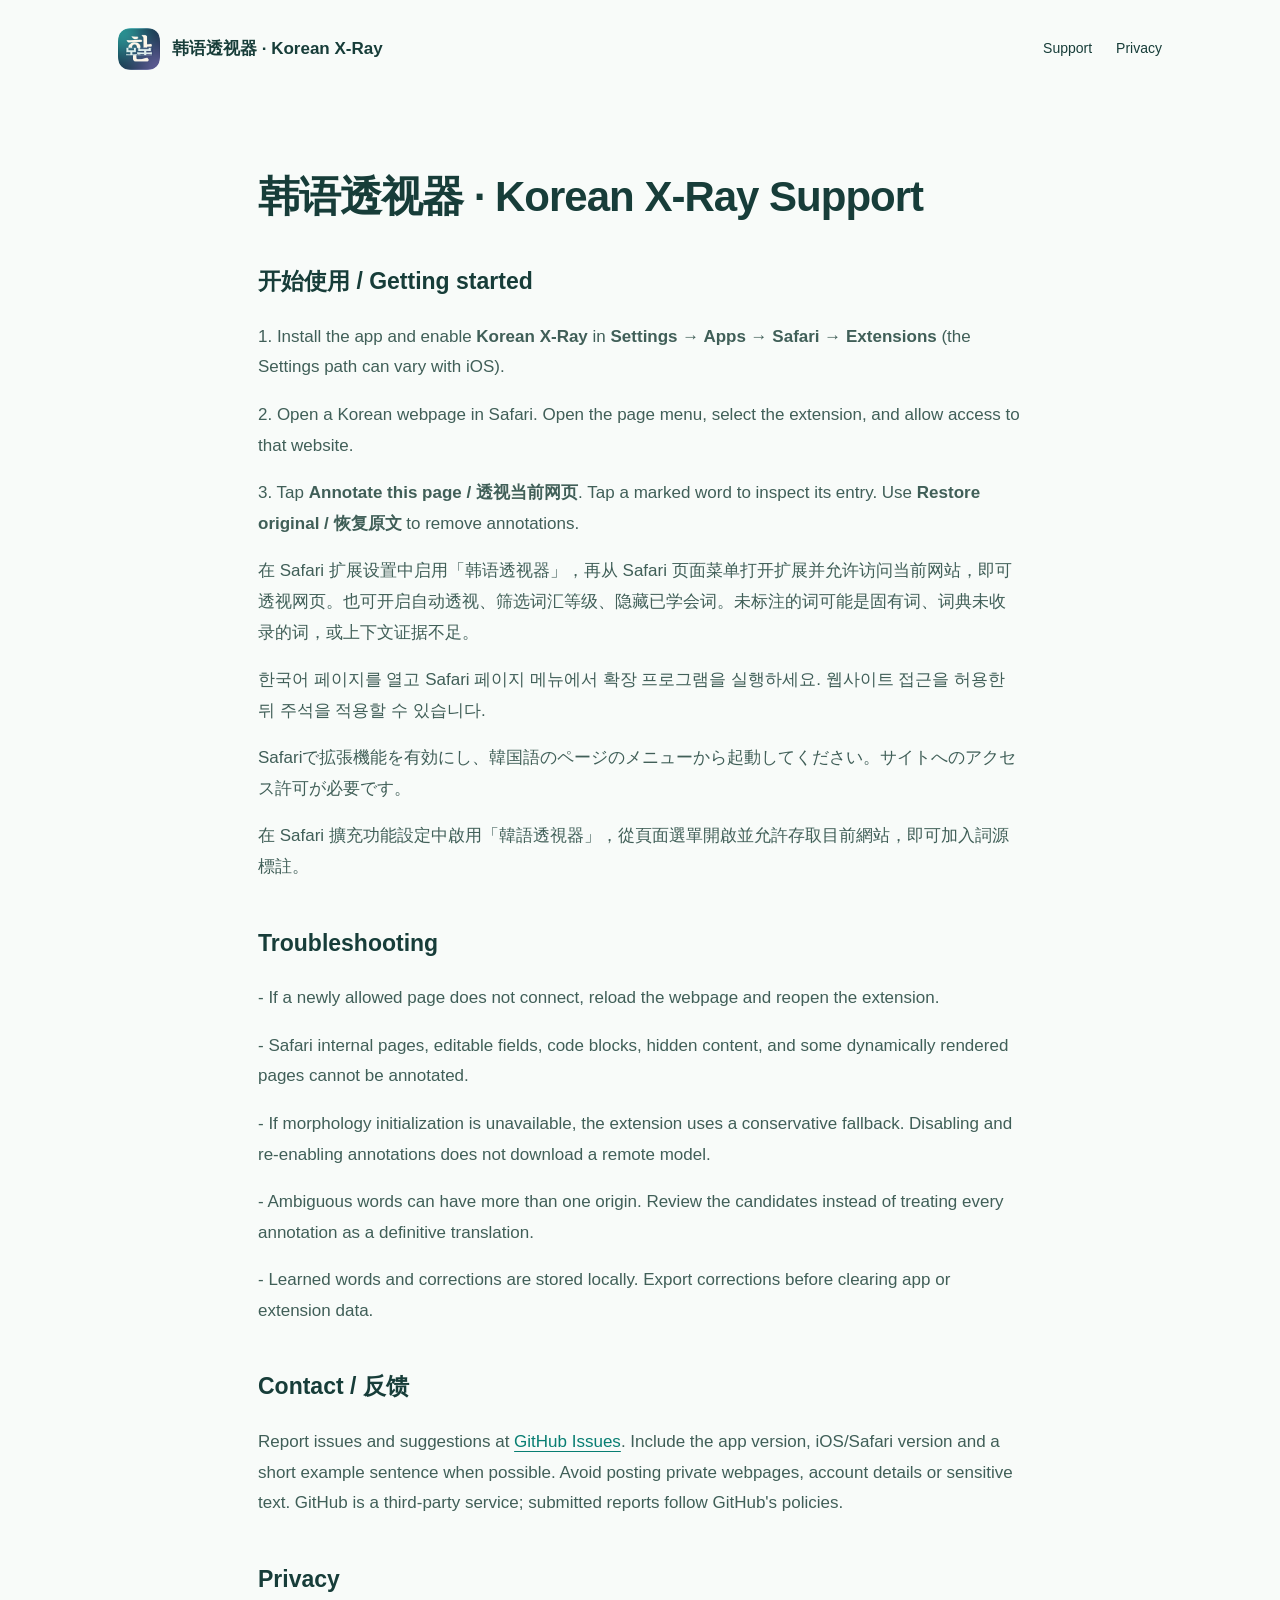
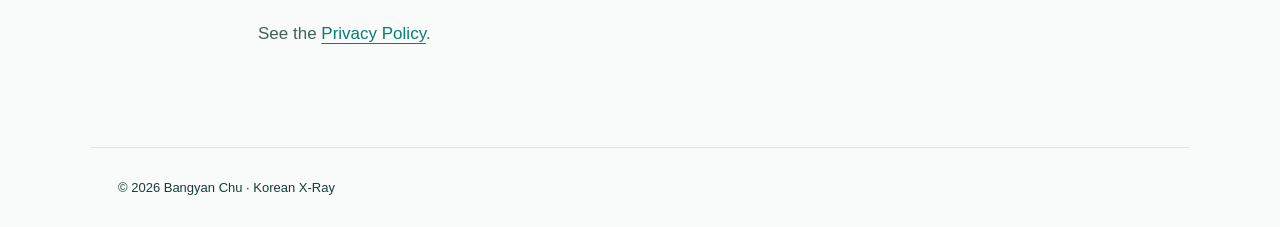
==== support.html @ b2658b56 "Publish Korean X-Ray product support and privacy website" ====
<!doctype html><html lang="en"><meta charset="utf-8"><meta name="viewport" content="width=device-width,initial-scale=1"><title>Support · 使用帮助 · Korean X-Ray</title><link rel="stylesheet" href="style.css"><nav><a class="brand" href="./"><img src="assets/icon.png" alt="">韩语透视器 · Korean X-Ray</a><div class="links"><a href="support.html">Support</a><a href="privacy.html">Privacy</a></div></nav><main class="document"><h1>韩语透视器 · Korean X-Ray Support</h1><h2>开始使用 / Getting started</h2><p>1. Install the app and enable <strong>Korean X-Ray</strong> in <strong>Settings → Apps → Safari → Extensions</strong> (the Settings path can vary with iOS).</p><p>2. Open a Korean webpage in Safari. Open the page menu, select the extension, and allow access to that website.</p><p>3. Tap <strong>Annotate this page / 透视当前网页</strong>. Tap a marked word to inspect its entry. Use <strong>Restore original / 恢复原文</strong> to remove annotations.</p><p>在 Safari 扩展设置中启用「韩语透视器」，再从 Safari 页面菜单打开扩展并允许访问当前网站，即可透视网页。也可开启自动透视、筛选词汇等级、隐藏已学会词。未标注的词可能是固有词、词典未收录的词，或上下文证据不足。</p><p>한국어 페이지를 열고 Safari 페이지 메뉴에서 확장 프로그램을 실행하세요. 웹사이트 접근을 허용한 뒤 주석을 적용할 수 있습니다.</p><p>Safariで拡張機能を有効にし、韓国語のページのメニューから起動してください。サイトへのアクセス許可が必要です。</p><p>在 Safari 擴充功能設定中啟用「韓語透視器」，從頁面選單開啟並允許存取目前網站，即可加入詞源標註。</p><h2>Troubleshooting</h2><p>- If a newly allowed page does not connect, reload the webpage and reopen the extension.</p><p>- Safari internal pages, editable fields, code blocks, hidden content, and some dynamically rendered pages cannot be annotated.</p><p>- If morphology initialization is unavailable, the extension uses a conservative fallback. Disabling and re-enabling annotations does not download a remote model.</p><p>- Ambiguous words can have more than one origin. Review the candidates instead of treating every annotation as a definitive translation.</p><p>- Learned words and corrections are stored locally. Export corrections before clearing app or extension data.</p><h2>Contact / 反馈</h2><p>Report issues and suggestions at <a href="https://github.com/justinchuby-bot/korean-xray/issues">GitHub Issues</a>. Include the app version, iOS/Safari version and a short example sentence when possible. Avoid posting private webpages, account details or sensitive text. GitHub is a third-party service; submitted reports follow GitHub&#x27;s policies.</p><h2>Privacy</h2><p>See the <a href="privacy.html">Privacy Policy</a>.</p></main><footer>© 2026 Bangyan Chu · Korean X-Ray</footer></html>
---- style.css ----
:root{color-scheme:light;--ink:#173d39;--muted:#58726c;--accent:#087e72}*{box-sizing:border-box}body{margin:0;color:var(--ink);background:#f8fbf9;font:17px/1.8 -apple-system,BlinkMacSystemFont,'Segoe UI',sans-serif}a{color:var(--accent);text-underline-offset:4px}nav,main,footer{max-width:1100px;margin:auto;padding:28px}nav{display:flex;align-items:center;justify-content:space-between;gap:20px}nav a{color:var(--ink);text-decoration:none}nav .brand{display:flex;align-items:center;gap:12px;font-weight:700}nav img{width:42px;border-radius:12px}.links{display:flex;gap:24px;font-size:14px}.hero{padding:80px 28px 60px;display:grid;grid-template-columns:1.15fr 1fr;align-items:center;gap:70px}.eyebrow{font-size:12px;letter-spacing:3px;font-weight:700;color:var(--accent)}h1{font-size:clamp(38px,5.5vw,70px);line-height:1.15;letter-spacing:-2px;margin:20px 0}p{color:var(--muted)}.lead{font-size:20px;max-width:570px}.badge{display:inline-block;padding:9px 18px;border:1px solid #bad9ce;border-radius:50px;font-size:14px;margin:8px 8px 0 0}.demo{padding:45px 32px;border-radius:35px;background:linear-gradient(145deg,#ddf7e9,#ecedf9);box-shadow:0 25px 80px #154b3520}.paper{background:#ffffffd9;border:1px solid white;border-radius:22px;padding:35px 24px;font-size:26px;line-height:2.8;color:#183b36}.paper p{color:inherit;margin:12px 0}ruby{ruby-position:over}rt{font-size:12px;color:#b54541}.english rt{color:#2778a3}.other rt{color:#7c50aa}.demo small{display:block;font-size:11px;line-height:1.6;margin:16px 0 0;color:#59716a}.features{display:grid;grid-template-columns:repeat(3,1fr);gap:20px;margin:60px 0}.features article{padding:28px;background:white;border:1px solid #dfeae5;border-radius:24px}.features h2{font-size:21px;margin-top:0}.document{max-width:820px;padding-top:55px;padding-bottom:80px}.document h1{font-size:42px;letter-spacing:-1px}.document h2{margin-top:40px;font-size:23px}.document p,.document li{color:#405f58}footer{border-top:1px solid #dbe7e1;font-size:13px;display:flex;justify-content:space-between;gap:24px;flex-wrap:wrap}@media(max-width:740px){.hero{grid-template-columns:1fr;padding-top:35px;gap:35px}.features{grid-template-columns:1fr;margin-top:40px}.links{gap:13px}nav,main,footer{padding:22px}.lead{font-size:18px}.paper{font-size:23px}}
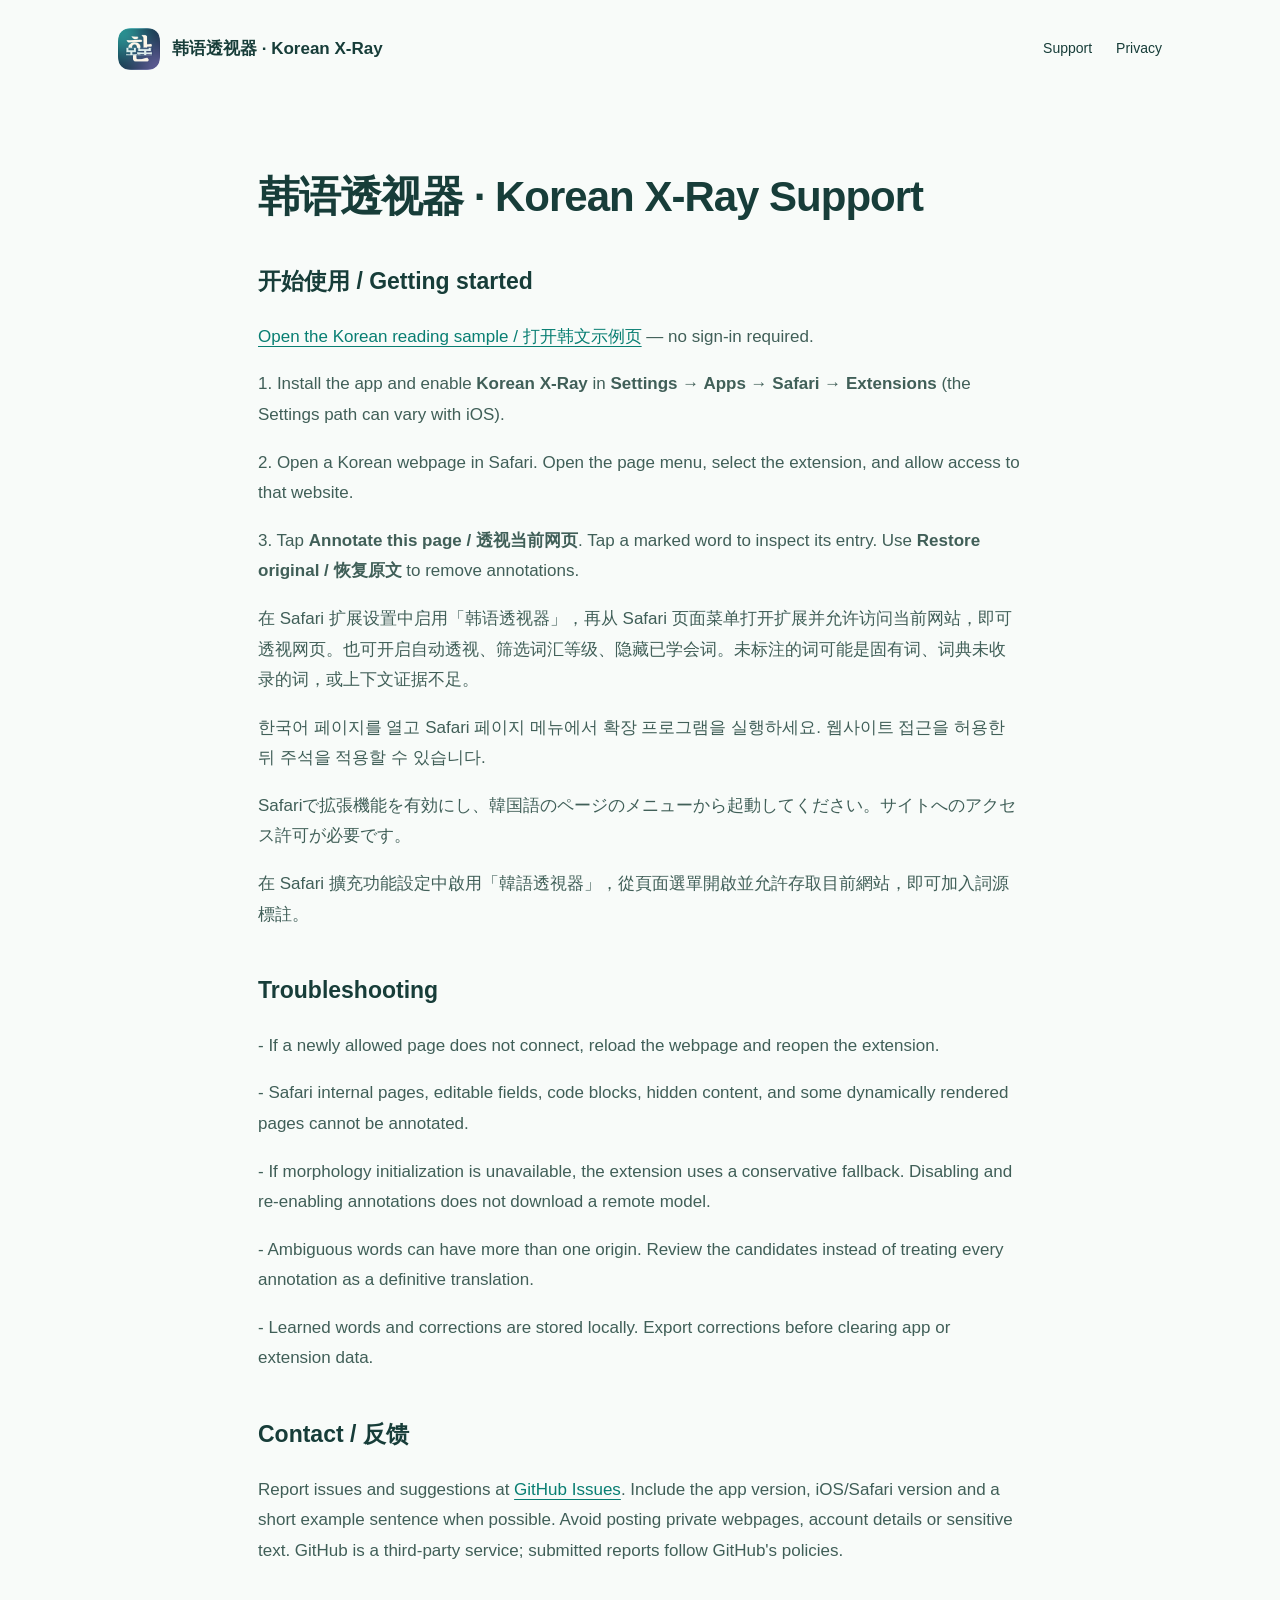
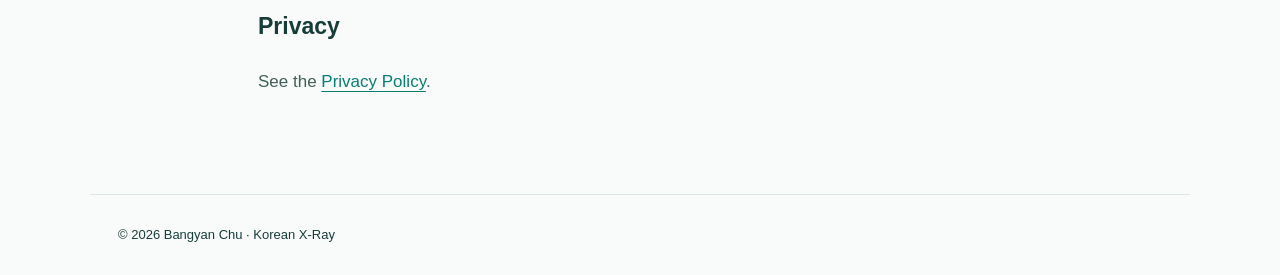
==== commit 6a410825: "Add a stable Korean reading sample for app review" ====
--- a/support.html
+++ b/support.html
@@ -1 +1 @@
-<!doctype html><html lang="en"><meta charset="utf-8"><meta name="viewport" content="width=device-width,initial-scale=1"><title>Support · 使用帮助 · Korean X-Ray</title><link rel="stylesheet" href="style.css"><nav><a class="brand" href="./"><img src="assets/icon.png" alt="">韩语透视器 · Korean X-Ray</a><div class="links"><a href="support.html">Support</a><a href="privacy.html">Privacy</a></div></nav><main class="document"><h1>韩语透视器 · Korean X-Ray Support</h1><h2>开始使用 / Getting started</h2><p>1. Install the app and enable <strong>Korean X-Ray</strong> in <strong>Settings → Apps → Safari → Extensions</strong> (the Settings path can vary with iOS).</p><p>2. Open a Korean webpage in Safari. Open the page menu, select the extension, and allow access to that website.</p><p>3. Tap <strong>Annotate this page / 透视当前网页</strong>. Tap a marked word to inspect its entry. Use <strong>Restore original / 恢复原文</strong> to remove annotations.</p><p>在 Safari 扩展设置中启用「韩语透视器」，再从 Safari 页面菜单打开扩展并允许访问当前网站，即可透视网页。也可开启自动透视、筛选词汇等级、隐藏已学会词。未标注的词可能是固有词、词典未收录的词，或上下文证据不足。</p><p>한국어 페이지를 열고 Safari 페이지 메뉴에서 확장 프로그램을 실행하세요. 웹사이트 접근을 허용한 뒤 주석을 적용할 수 있습니다.</p><p>Safariで拡張機能を有効にし、韓国語のページのメニューから起動してください。サイトへのアクセス許可が必要です。</p><p>在 Safari 擴充功能設定中啟用「韓語透視器」，從頁面選單開啟並允許存取目前網站，即可加入詞源標註。</p><h2>Troubleshooting</h2><p>- If a newly allowed page does not connect, reload the webpage and reopen the extension.</p><p>- Safari internal pages, editable fields, code blocks, hidden content, and some dynamically rendered pages cannot be annotated.</p><p>- If morphology initialization is unavailable, the extension uses a conservative fallback. Disabling and re-enabling annotations does not download a remote model.</p><p>- Ambiguous words can have more than one origin. Review the candidates instead of treating every annotation as a definitive translation.</p><p>- Learned words and corrections are stored locally. Export corrections before clearing app or extension data.</p><h2>Contact / 反馈</h2><p>Report issues and suggestions at <a href="https://github.com/justinchuby-bot/korean-xray/issues">GitHub Issues</a>. Include the app version, iOS/Safari version and a short example sentence when possible. Avoid posting private webpages, account details or sensitive text. GitHub is a third-party service; submitted reports follow GitHub&#x27;s policies.</p><h2>Privacy</h2><p>See the <a href="privacy.html">Privacy Policy</a>.</p></main><footer>© 2026 Bangyan Chu · Korean X-Ray</footer></html>+<!doctype html><html lang="en"><meta charset="utf-8"><meta name="viewport" content="width=device-width,initial-scale=1"><title>Support · 使用帮助 · Korean X-Ray</title><link rel="stylesheet" href="style.css"><nav><a class="brand" href="./"><img src="assets/icon.png" alt="">韩语透视器 · Korean X-Ray</a><div class="links"><a href="support.html">Support</a><a href="privacy.html">Privacy</a></div></nav><main class="document"><h1>韩语透视器 · Korean X-Ray Support</h1><h2>开始使用 / Getting started</h2><p><a href="demo.html">Open the Korean reading sample / 打开韩文示例页</a> — no sign-in required.</p><p>1. Install the app and enable <strong>Korean X-Ray</strong> in <strong>Settings → Apps → Safari → Extensions</strong> (the Settings path can vary with iOS).</p><p>2. Open a Korean webpage in Safari. Open the page menu, select the extension, and allow access to that website.</p><p>3. Tap <strong>Annotate this page / 透视当前网页</strong>. Tap a marked word to inspect its entry. Use <strong>Restore original / 恢复原文</strong> to remove annotations.</p><p>在 Safari 扩展设置中启用「韩语透视器」，再从 Safari 页面菜单打开扩展并允许访问当前网站，即可透视网页。也可开启自动透视、筛选词汇等级、隐藏已学会词。未标注的词可能是固有词、词典未收录的词，或上下文证据不足。</p><p>한국어 페이지를 열고 Safari 페이지 메뉴에서 확장 프로그램을 실행하세요. 웹사이트 접근을 허용한 뒤 주석을 적용할 수 있습니다.</p><p>Safariで拡張機能を有効にし、韓国語のページのメニューから起動してください。サイトへのアクセス許可が必要です。</p><p>在 Safari 擴充功能設定中啟用「韓語透視器」，從頁面選單開啟並允許存取目前網站，即可加入詞源標註。</p><h2>Troubleshooting</h2><p>- If a newly allowed page does not connect, reload the webpage and reopen the extension.</p><p>- Safari internal pages, editable fields, code blocks, hidden content, and some dynamically rendered pages cannot be annotated.</p><p>- If morphology initialization is unavailable, the extension uses a conservative fallback. Disabling and re-enabling annotations does not download a remote model.</p><p>- Ambiguous words can have more than one origin. Review the candidates instead of treating every annotation as a definitive translation.</p><p>- Learned words and corrections are stored locally. Export corrections before clearing app or extension data.</p><h2>Contact / 反馈</h2><p>Report issues and suggestions at <a href="https://github.com/justinchuby/korean-xray-site/issues">GitHub Issues</a>. Include the app version, iOS/Safari version and a short example sentence when possible. Avoid posting private webpages, account details or sensitive text. GitHub is a third-party service; submitted reports follow GitHub&#x27;s policies.</p><h2>Privacy</h2><p>See the <a href="privacy.html">Privacy Policy</a>.</p></main><footer>© 2026 Bangyan Chu · Korean X-Ray</footer></html>
